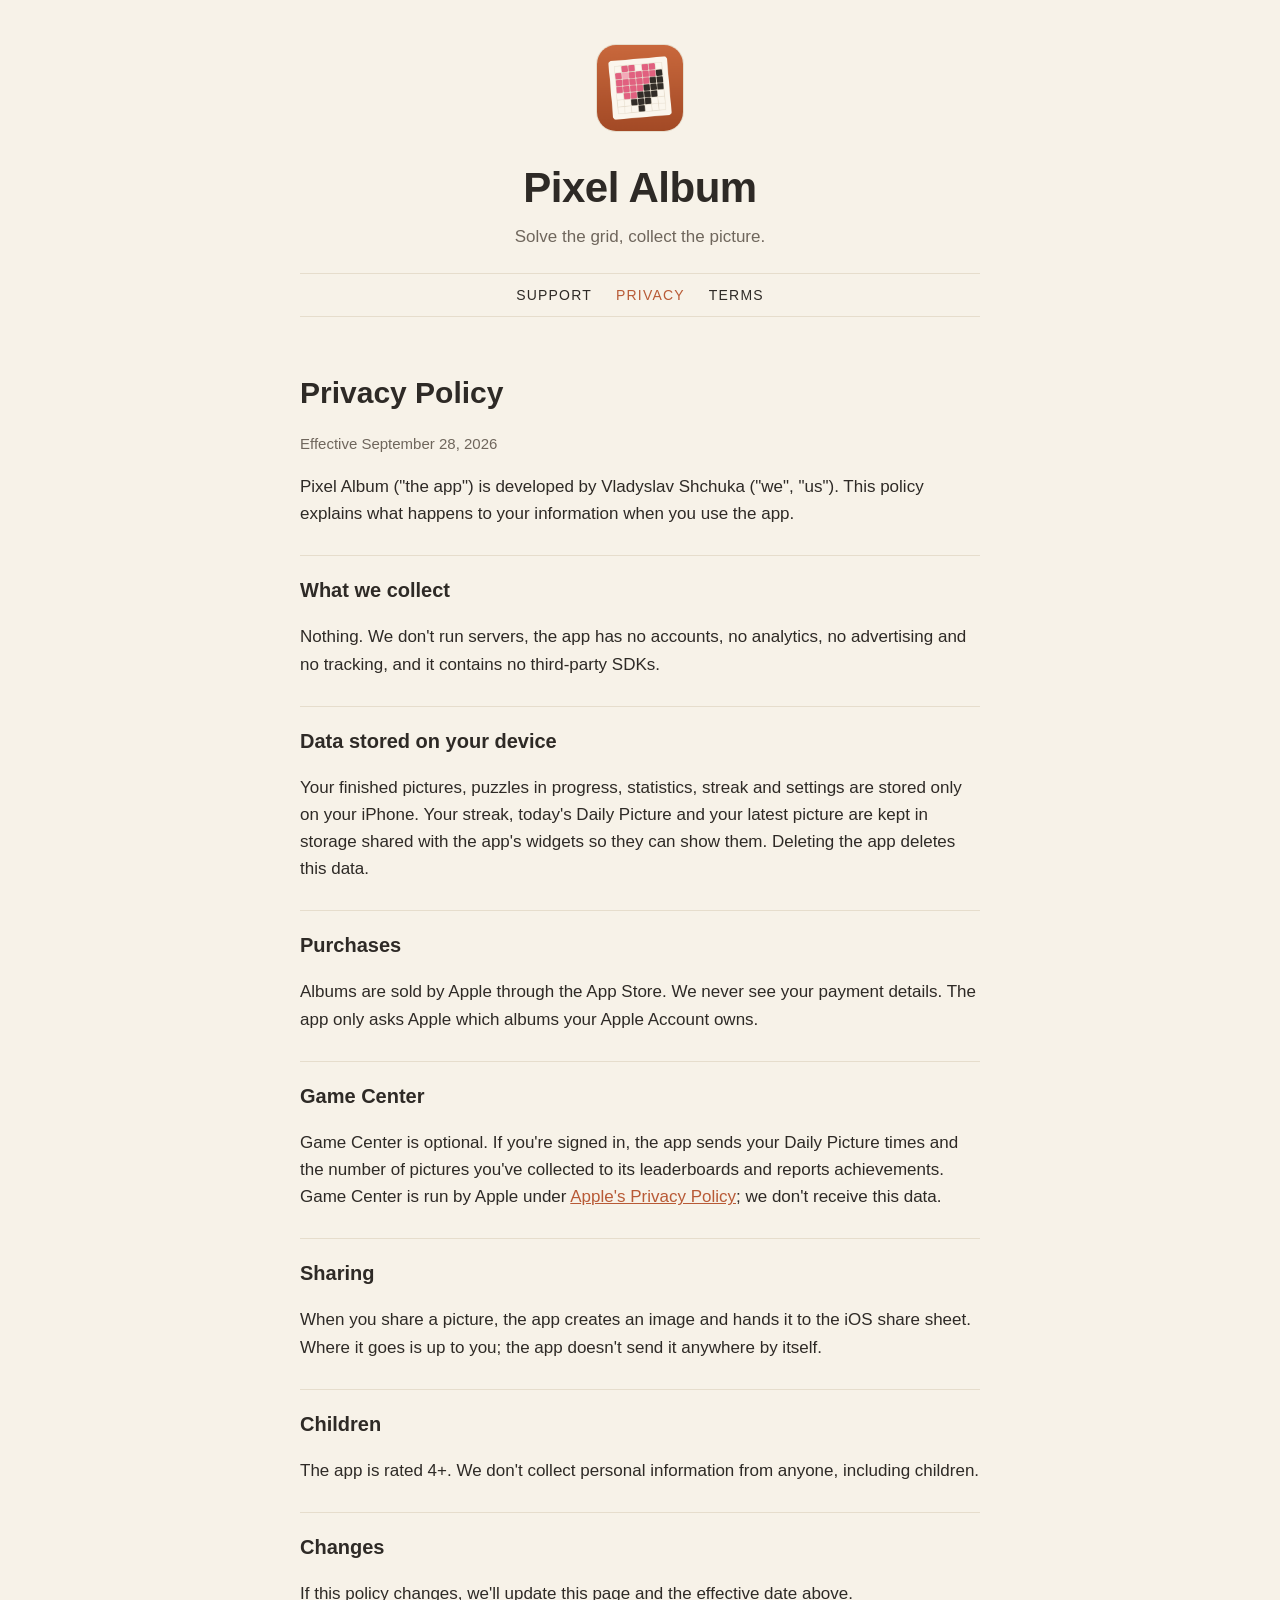
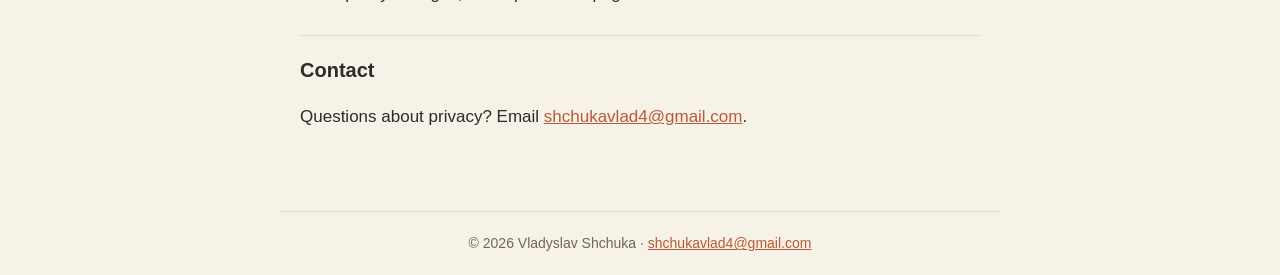
==== privacy.html @ 78917704 "Pixel Album support, privacy and terms pages" ====
<!doctype html>
<html lang="en"><head><meta charset="utf-8"><meta name="viewport" content="width=device-width, initial-scale=1">
<title>Privacy Policy · Pixel Album</title><meta name="description" content="Pixel Album: nonogram puzzles for iPhone. Every solved grid turns into a pixel picture for your albums."><link rel="stylesheet" href="style.css"><link rel="icon" href="icon.png"></head>
<body><header class="hero"><img src="icon.png" alt="Pixel Album app icon"><h1>Pixel Album</h1><p>Solve the grid, collect the picture.</p>
<nav><a href="support.html">Support</a><a href="privacy.html" aria-current="page">Privacy</a><a href="terms.html">Terms</a></nav></header>
<main>
<h2>Privacy Policy</h2>
<p class="muted">Effective September 28, 2026</p>
<p>Pixel Album ("the app") is developed by Vladyslav Shchuka ("we", "us"). This policy explains what happens to your information when you use the app.</p>

<h3>What we collect</h3>
<p>Nothing. We don't run servers, the app has no accounts, no analytics, no advertising and no tracking, and it contains no third-party SDKs.</p>

<h3>Data stored on your device</h3>
<p>Your finished pictures, puzzles in progress, statistics, streak and settings are stored only on your iPhone. Your streak, today's Daily Picture and your latest picture are kept in storage shared with the app's widgets so they can show them. Deleting the app deletes this data.</p>

<h3>Purchases</h3>
<p>Albums are sold by Apple through the App Store. We never see your payment details. The app only asks Apple which albums your Apple Account owns.</p>

<h3>Game Center</h3>
<p>Game Center is optional. If you're signed in, the app sends your Daily Picture times and the number of pictures you've collected to its leaderboards and reports achievements. Game Center is run by Apple under <a href="https://www.apple.com/legal/privacy/">Apple's Privacy Policy</a>; we don't receive this data.</p>

<h3>Sharing</h3>
<p>When you share a picture, the app creates an image and hands it to the iOS share sheet. Where it goes is up to you; the app doesn't send it anywhere by itself.</p>

<h3>Children</h3>
<p>The app is rated 4+. We don't collect personal information from anyone, including children.</p>

<h3>Changes</h3>
<p>If this policy changes, we'll update this page and the effective date above.</p>

<h3>Contact</h3>
<p>Questions about privacy? Email <a href="mailto:shchukavlad4@gmail.com">shchukavlad4@gmail.com</a>.</p>
</main><footer>© 2026 Vladyslav Shchuka · <a href="mailto:shchukavlad4@gmail.com">shchukavlad4@gmail.com</a></footer></body></html>
---- style.css ----
:root {
  --paper: #F7F2E8; --surface: #FFFCF6; --ink: #2E2A26; --muted: #6F665C; --line: #E6DDCC; --accent: #B85A36;
  color-scheme: light dark;
}
@media (prefers-color-scheme: dark) {
  :root { --paper: #1E1B18; --surface: #2A2622; --ink: #EDE6DA; --muted: #A89F93; --line: #3A342E; --accent: #E58A62; }
}
* { box-sizing: border-box; }
body { margin: 0; background: var(--paper); color: var(--ink);
  font: 17px/1.6 -apple-system, BlinkMacSystemFont, "SF Pro Text", "Helvetica Neue", Arial, sans-serif; }
.hero { max-width: 720px; margin: 0 auto; padding: 44px 20px 0; text-align: center; }
.hero img { width: 88px; height: 88px; border-radius: 20px; border: 1px solid var(--line); }
.hero h1 { font-family: ui-rounded, "SF Pro Rounded", -apple-system, sans-serif; font-weight: 800; font-size: 42px; letter-spacing: -0.5px; margin: 14px 0 2px; }
.hero p { margin: 0; color: var(--muted); }
nav { margin-top: 22px; padding: 10px 0; font-size: 14px; letter-spacing: 1.2px; text-transform: uppercase;
  border-top: 1px solid var(--line); border-bottom: 1px solid var(--line); }
nav a { color: var(--ink); text-decoration: none; margin: 0 12px; }
nav a:hover, nav a[aria-current="page"] { color: var(--accent); }
main { max-width: 720px; margin: 0 auto; padding: 24px 20px 64px; }
h2 { font-family: ui-rounded, "SF Pro Rounded", -apple-system, sans-serif; font-weight: 800; font-size: 30px; margin: 28px 0 8px; }
h3 { font-family: ui-rounded, "SF Pro Rounded", -apple-system, sans-serif; font-weight: 700; font-size: 20px; margin: 28px 0 4px;
  padding-top: 18px; border-top: 1px solid var(--line); }
a { color: var(--accent); }
ol, ul { padding-left: 22px; }
li { margin: 4px 0; }
.card { background: var(--surface); border: 1px solid var(--line); border-radius: 14px; padding: 18px 22px; margin: 18px 0;
  box-shadow: 0 2px 8px rgba(0,0,0,.06); }
.muted { color: var(--muted); font-size: 15px; }
footer { max-width: 720px; margin: 0 auto; text-align: center; color: var(--muted); font-size: 14px; padding: 20px; border-top: 1px solid var(--line); }
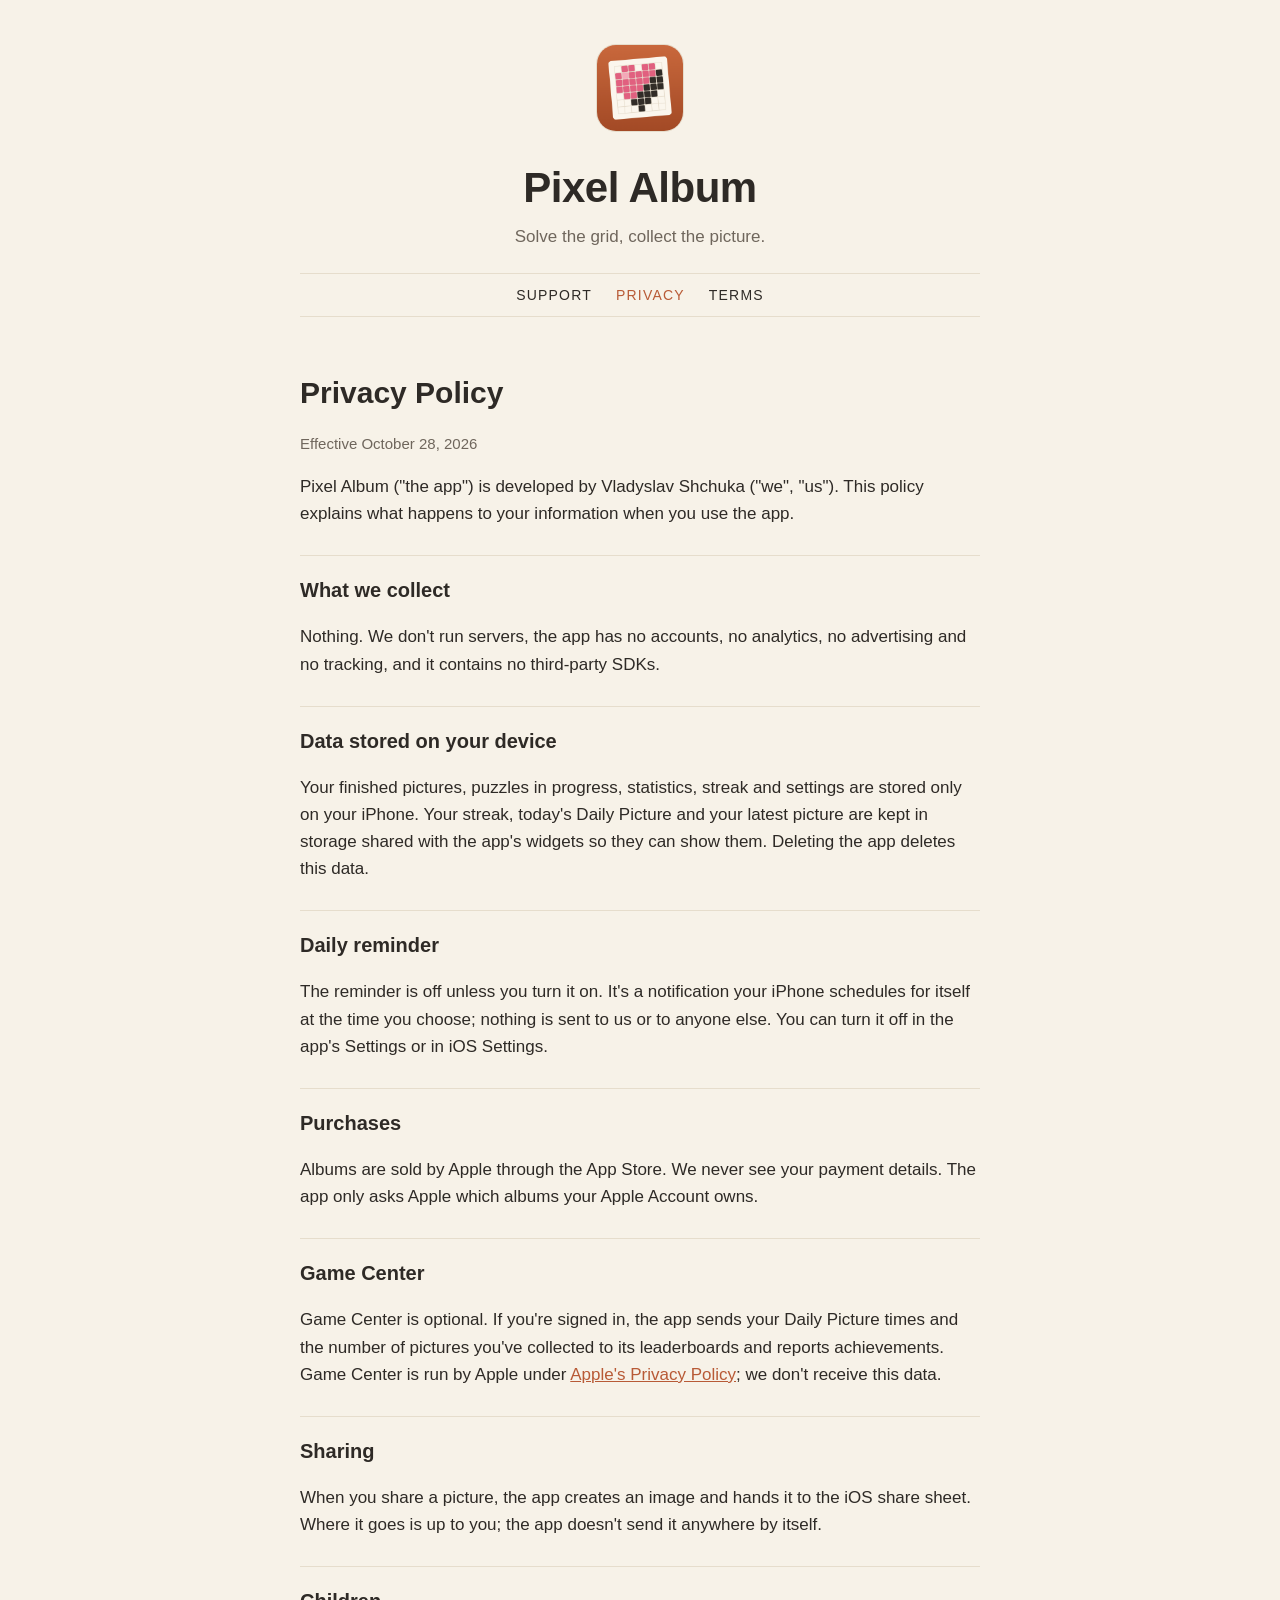
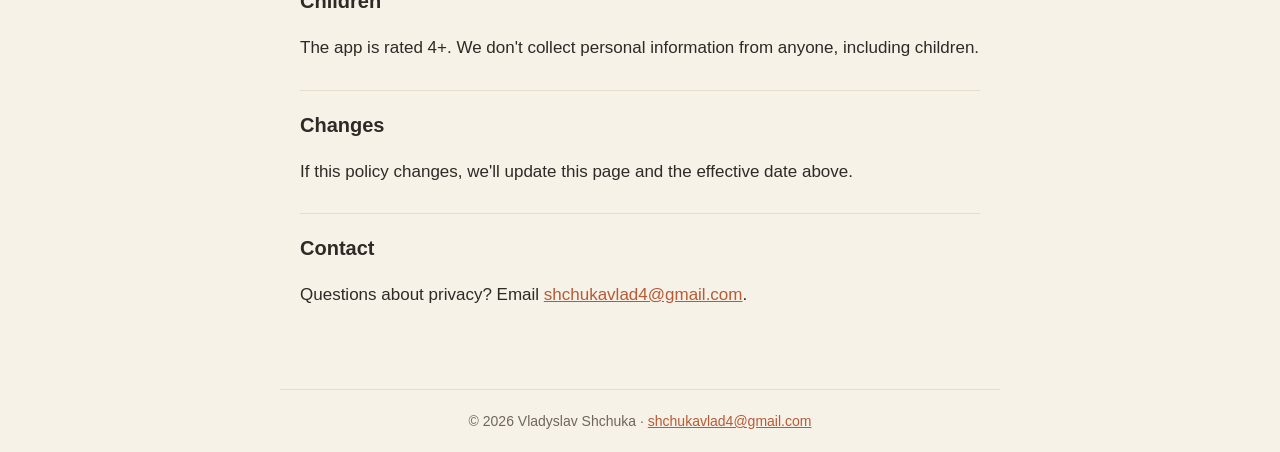
==== commit ac149665: "Privacy: Daily reminder (1.1)" ====
--- a/privacy.html
+++ b/privacy.html
@@ -5,7 +5,7 @@
 <nav><a href="support.html">Support</a><a href="privacy.html" aria-current="page">Privacy</a><a href="terms.html">Terms</a></nav></header>
 <main>
 <h2>Privacy Policy</h2>
-<p class="muted">Effective September 28, 2026</p>
+<p class="muted">Effective October 28, 2026</p>
 <p>Pixel Album ("the app") is developed by Vladyslav Shchuka ("we", "us"). This policy explains what happens to your information when you use the app.</p>
 
 <h3>What we collect</h3>
@@ -13,6 +13,9 @@
 
 <h3>Data stored on your device</h3>
 <p>Your finished pictures, puzzles in progress, statistics, streak and settings are stored only on your iPhone. Your streak, today's Daily Picture and your latest picture are kept in storage shared with the app's widgets so they can show them. Deleting the app deletes this data.</p>
+
+<h3>Daily reminder</h3>
+<p>The reminder is off unless you turn it on. It's a notification your iPhone schedules for itself at the time you choose; nothing is sent to us or to anyone else. You can turn it off in the app's Settings or in iOS Settings.</p>
 
 <h3>Purchases</h3>
 <p>Albums are sold by Apple through the App Store. We never see your payment details. The app only asks Apple which albums your Apple Account owns.</p>
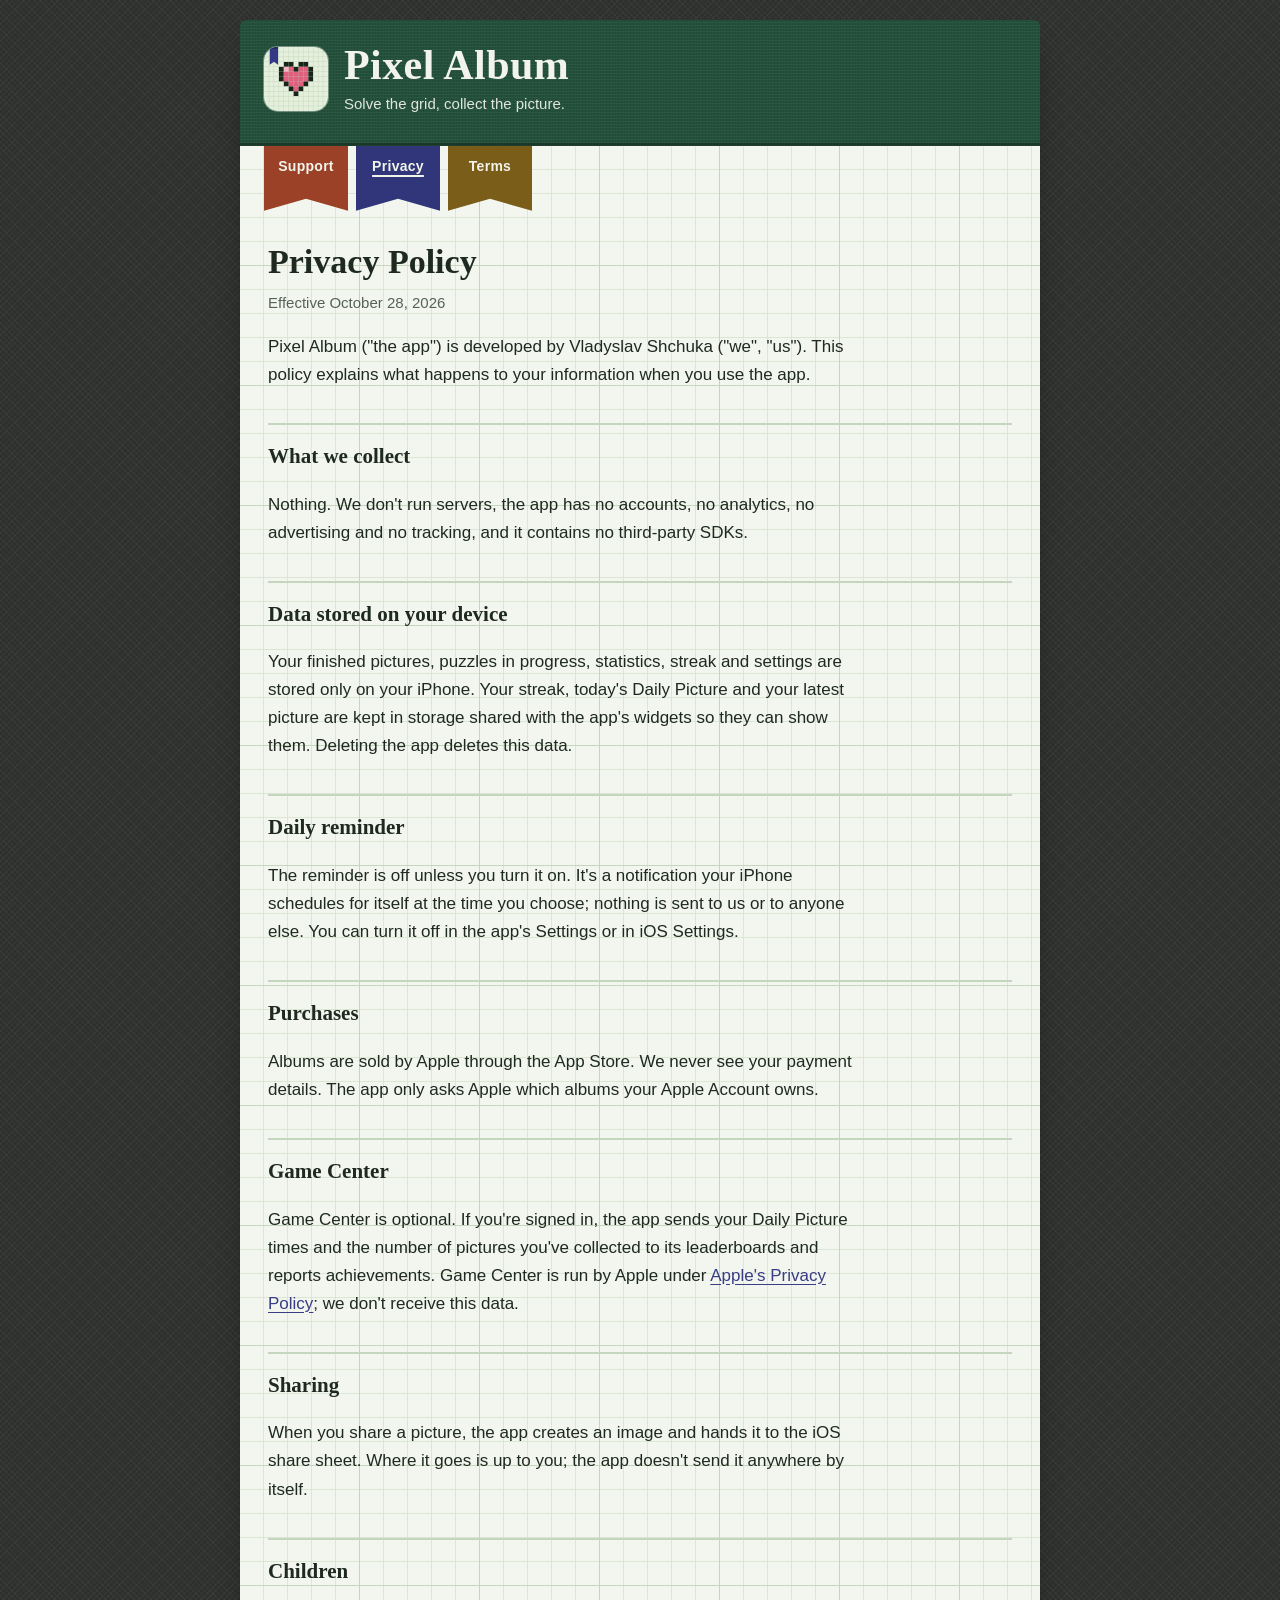
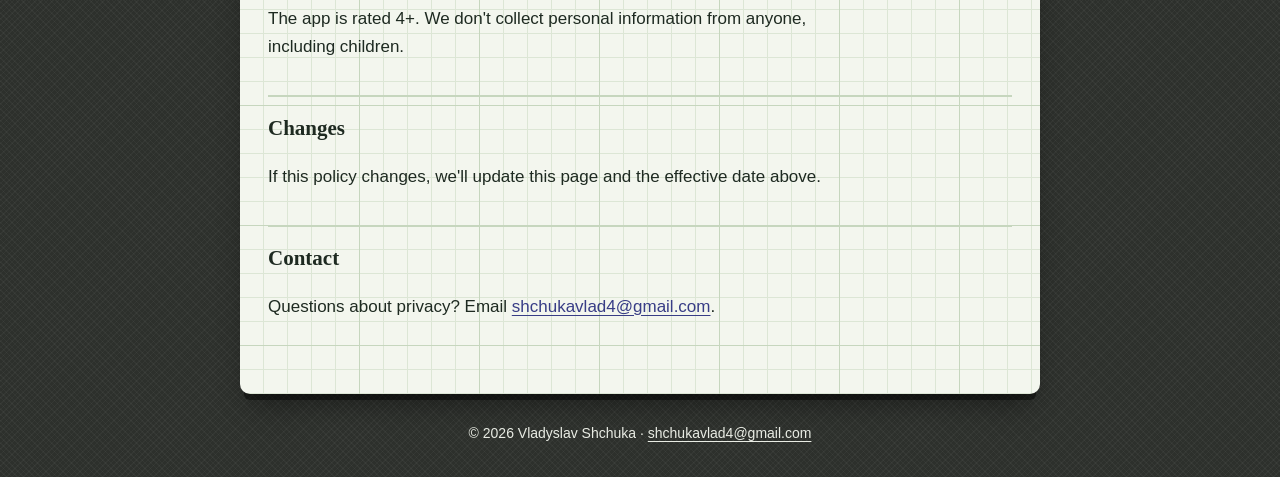
==== commit 22eacab5: "Pixel Album site: 1.2 pages" ====
--- a/privacy.html
+++ b/privacy.html
@@ -1,9 +1,9 @@
 <!doctype html>
 <html lang="en"><head><meta charset="utf-8"><meta name="viewport" content="width=device-width, initial-scale=1">
 <title>Privacy Policy · Pixel Album</title><meta name="description" content="Pixel Album: nonogram puzzles for iPhone. Every solved grid turns into a pixel picture for your albums."><link rel="stylesheet" href="style.css"><link rel="icon" href="icon.png"></head>
-<body><header class="hero"><img src="icon.png" alt="Pixel Album app icon"><h1>Pixel Album</h1><p>Solve the grid, collect the picture.</p>
-<nav><a href="support.html">Support</a><a href="privacy.html" aria-current="page">Privacy</a><a href="terms.html">Terms</a></nav></header>
-<main>
+<body><div class="book"><header class="cloth"><img src="icon.png" alt="Pixel Album app icon" width="64" height="64"><div><h1>Pixel Album</h1><p>Solve the grid, collect the picture.</p></div>
+<nav aria-label="Pages"><a class="r0" href="support.html">Support</a><a class="r1" href="privacy.html" aria-current="page">Privacy</a><a class="r2" href="terms.html">Terms</a></nav></header>
+<main class="sheet">
 <h2>Privacy Policy</h2>
 <p class="muted">Effective October 28, 2026</p>
 <p>Pixel Album ("the app") is developed by Vladyslav Shchuka ("we", "us"). This policy explains what happens to your information when you use the app.</p>
@@ -34,4 +34,4 @@
 
 <h3>Contact</h3>
 <p>Questions about privacy? Email <a href="mailto:shchukavlad4@gmail.com">shchukavlad4@gmail.com</a>.</p>
-</main><footer>© 2026 Vladyslav Shchuka · <a href="mailto:shchukavlad4@gmail.com">shchukavlad4@gmail.com</a></footer></body></html>
+</main></div><footer>© 2026 Vladyslav Shchuka · <a href="mailto:shchukavlad4@gmail.com">shchukavlad4@gmail.com</a></footer></body></html>
--- a/style.css
+++ b/style.css
@@ -1,29 +1,71 @@
+/* Pixel Album 1.2 "Album book": a sheet of graph paper on a dark linen desk, a strip of bottle-green bookcloth
+   across the top, ribbon bookmarks as navigation. Colors mirror Shared/Inkwell/Inks.swift. */
 :root {
-  --paper: #F7F2E8; --surface: #FFFCF6; --ink: #2E2A26; --muted: #6F665C; --line: #E6DDCC; --accent: #B85A36;
+  --desk: #2D302C; --desk-weave: rgba(255,255,255,.035); --on-desk: #E9ECE4;
+  --paper: #F3F6EE; --card: #FCFDF9; --card-border: #CDD8C7; --ruling: #DCE6D5; --ruling-major: #C6D6BE;
+  --ink: #1E2A21; --ink2: #55625A; --accent: #383D86; --cloth: #23503A; --on-cloth: #F2F4EC;
+  --rust: #9A4127; --indigo: #31367A; --ochre: #7A5D18; --shadow: rgba(0,0,0,.45); --slip-shadow: rgba(30,42,33,.14);
+  --serif: "Iowan Old Style", "Palatino Linotype", Palatino, Georgia, serif;
+  --sans: -apple-system, BlinkMacSystemFont, "SF Pro Text", "Helvetica Neue", Arial, sans-serif;
   color-scheme: light dark;
 }
 @media (prefers-color-scheme: dark) {
-  :root { --paper: #1E1B18; --surface: #2A2622; --ink: #EDE6DA; --muted: #A89F93; --line: #3A342E; --accent: #E58A62; }
+  :root {
+    --desk: #101210; --desk-weave: rgba(255,255,255,.025); --on-desk: #D5DAD2;
+    --paper: #1A1E1B; --card: #242A25; --card-border: #3A443C; --ruling: #262D28; --ruling-major: #303A32;
+    --ink: #E8EEE5; --ink2: #A3AFA6; --accent: #A8AEF2; --cloth: #2C5E45;
+    --rust: #A9503A; --indigo: #3A4089; --ochre: #7C6220; --shadow: rgba(0,0,0,.7); --slip-shadow: rgba(0,0,0,.45);
+  }
 }
 * { box-sizing: border-box; }
-body { margin: 0; background: var(--paper); color: var(--ink);
-  font: 17px/1.6 -apple-system, BlinkMacSystemFont, "SF Pro Text", "Helvetica Neue", Arial, sans-serif; }
-.hero { max-width: 720px; margin: 0 auto; padding: 44px 20px 0; text-align: center; }
-.hero img { width: 88px; height: 88px; border-radius: 20px; border: 1px solid var(--line); }
-.hero h1 { font-family: ui-rounded, "SF Pro Rounded", -apple-system, sans-serif; font-weight: 800; font-size: 42px; letter-spacing: -0.5px; margin: 14px 0 2px; }
-.hero p { margin: 0; color: var(--muted); }
-nav { margin-top: 22px; padding: 10px 0; font-size: 14px; letter-spacing: 1.2px; text-transform: uppercase;
-  border-top: 1px solid var(--line); border-bottom: 1px solid var(--line); }
-nav a { color: var(--ink); text-decoration: none; margin: 0 12px; }
-nav a:hover, nav a[aria-current="page"] { color: var(--accent); }
-main { max-width: 720px; margin: 0 auto; padding: 24px 20px 64px; }
-h2 { font-family: ui-rounded, "SF Pro Rounded", -apple-system, sans-serif; font-weight: 800; font-size: 30px; margin: 28px 0 8px; }
-h3 { font-family: ui-rounded, "SF Pro Rounded", -apple-system, sans-serif; font-weight: 700; font-size: 20px; margin: 28px 0 4px;
-  padding-top: 18px; border-top: 1px solid var(--line); }
-a { color: var(--accent); }
-ol, ul { padding-left: 22px; }
+html { background: var(--desk); }
+body { margin: 0; color: var(--ink); font: 17px/1.65 var(--sans); padding: 20px 16px 0;
+  background-color: var(--desk);
+  background-image: repeating-linear-gradient(45deg, var(--desk-weave) 0 1px, transparent 1px 4px),
+                    repeating-linear-gradient(-45deg, var(--desk-weave) 0 1px, transparent 1px 4px); }
+.book { max-width: 800px; margin: 0 auto; box-shadow: 0 10px 0 -4px var(--shadow), 0 18px 28px -10px var(--shadow); border-radius: 6px 6px 10px 10px; }
+.cloth { position: relative; display: flex; align-items: center; gap: 16px; padding: 22px 24px 26px;
+  background-color: var(--cloth); color: var(--on-cloth); border-radius: 6px 6px 0 0;
+  background-image: repeating-linear-gradient(0deg, rgba(255,255,255,.045) 0 1px, transparent 1px 3px),
+                    repeating-linear-gradient(90deg, rgba(0,0,0,.06) 0 1px, transparent 1px 3px);
+  border-bottom: 3px solid rgba(0,0,0,.28); }
+.cloth img { width: 64px; height: 64px; border-radius: 14px; flex: none; box-shadow: 0 0 0 1px rgba(255,255,255,.35); }
+.cloth h1 { margin: 0; font: 700 clamp(30px, 8vw, 42px)/1.1 var(--serif); letter-spacing: .01em; }
+.cloth p { margin: 4px 0 0; font-size: 15px; opacity: .92; }
+nav { position: absolute; z-index: 2; left: 24px; top: 100%; display: flex; gap: 8px; margin-top: 3px; }
+nav a { display: block; width: 84px; padding: 12px 4px 26px; text-align: center; text-decoration: none;
+  font: 600 14px/1.2 var(--sans); letter-spacing: .02em; color: var(--on-cloth);
+  clip-path: polygon(0 0, 100% 0, 100% 100%, 50% calc(100% - 12px), 0 100%);
+  transition: padding-bottom .12s; }
+nav a.r0 { background: var(--rust); } nav a.r1 { background: var(--indigo); } nav a.r2 { background: var(--ochre); }
+nav a:hover, nav a:focus-visible, nav a[aria-current="page"] { padding-bottom: 36px; }
+nav a:focus-visible { outline: 3px solid var(--on-cloth); outline-offset: -5px; }
+nav a[aria-current="page"] { text-decoration: underline; text-underline-offset: 4px; text-decoration-thickness: 2px; }
+.sheet { position: relative; background-color: var(--paper); padding: 96px 28px 56px; border-radius: 0 0 10px 10px;
+  background-image:
+    linear-gradient(var(--ruling-major) 1px, transparent 1px), linear-gradient(90deg, var(--ruling-major) 1px, transparent 1px),
+    linear-gradient(var(--ruling) 1px, transparent 1px), linear-gradient(90deg, var(--ruling) 1px, transparent 1px);
+  background-size: 120px 120px, 120px 120px, 24px 24px, 24px 24px; background-position: -1px -1px; }
+h2, h3 { font-family: var(--serif); color: var(--ink); }
+h2 { font-size: 34px; font-weight: 700; line-height: 1.15; margin: 0 0 10px; }
+h3 { font-size: 21px; font-weight: 700; margin: 34px 0 4px; padding-top: 14px; border-top: 2px solid var(--ruling-major); }
+p, li { max-width: 62ch; }
+a { color: var(--accent); text-underline-offset: 3px; }
+a:focus-visible { outline: 3px solid var(--accent); outline-offset: 2px; }
+ul { padding-left: 22px; }
 li { margin: 4px 0; }
-.card { background: var(--surface); border: 1px solid var(--line); border-radius: 14px; padding: 18px 22px; margin: 18px 0;
-  box-shadow: 0 2px 8px rgba(0,0,0,.06); }
-.muted { color: var(--muted); font-size: 15px; }
-footer { max-width: 720px; margin: 0 auto; text-align: center; color: var(--muted); font-size: 14px; padding: 20px; border-top: 1px solid var(--line); }
+.slip { background: var(--card); border: 1px solid var(--card-border); border-radius: 4px; padding: 16px 20px; margin: 20px 0;
+  box-shadow: 2px 3px 0 var(--slip-shadow); transform: rotate(-.4deg); max-width: 62ch; }
+.muted { color: var(--ink2); font-size: 15px; margin-top: 0; }
+footer { max-width: 800px; margin: 0 auto; text-align: center; color: var(--on-desk); font-size: 14px; padding: 28px 0 32px; }
+footer a { color: var(--on-desk); }
+@media (max-width: 520px) {
+  body { padding: 10px 8px 0; font-size: 16px; }
+  .cloth { padding: 16px 16px 20px; gap: 12px; }
+  .cloth img { width: 52px; height: 52px; border-radius: 12px; }
+  nav { left: 12px; gap: 6px; }
+  nav a { width: 76px; font-size: 13px; }
+  .sheet { padding: 88px 16px 40px; }
+  h2 { font-size: 28px; }
+}
+@media (prefers-reduced-motion: reduce) { nav a { transition: none; } }
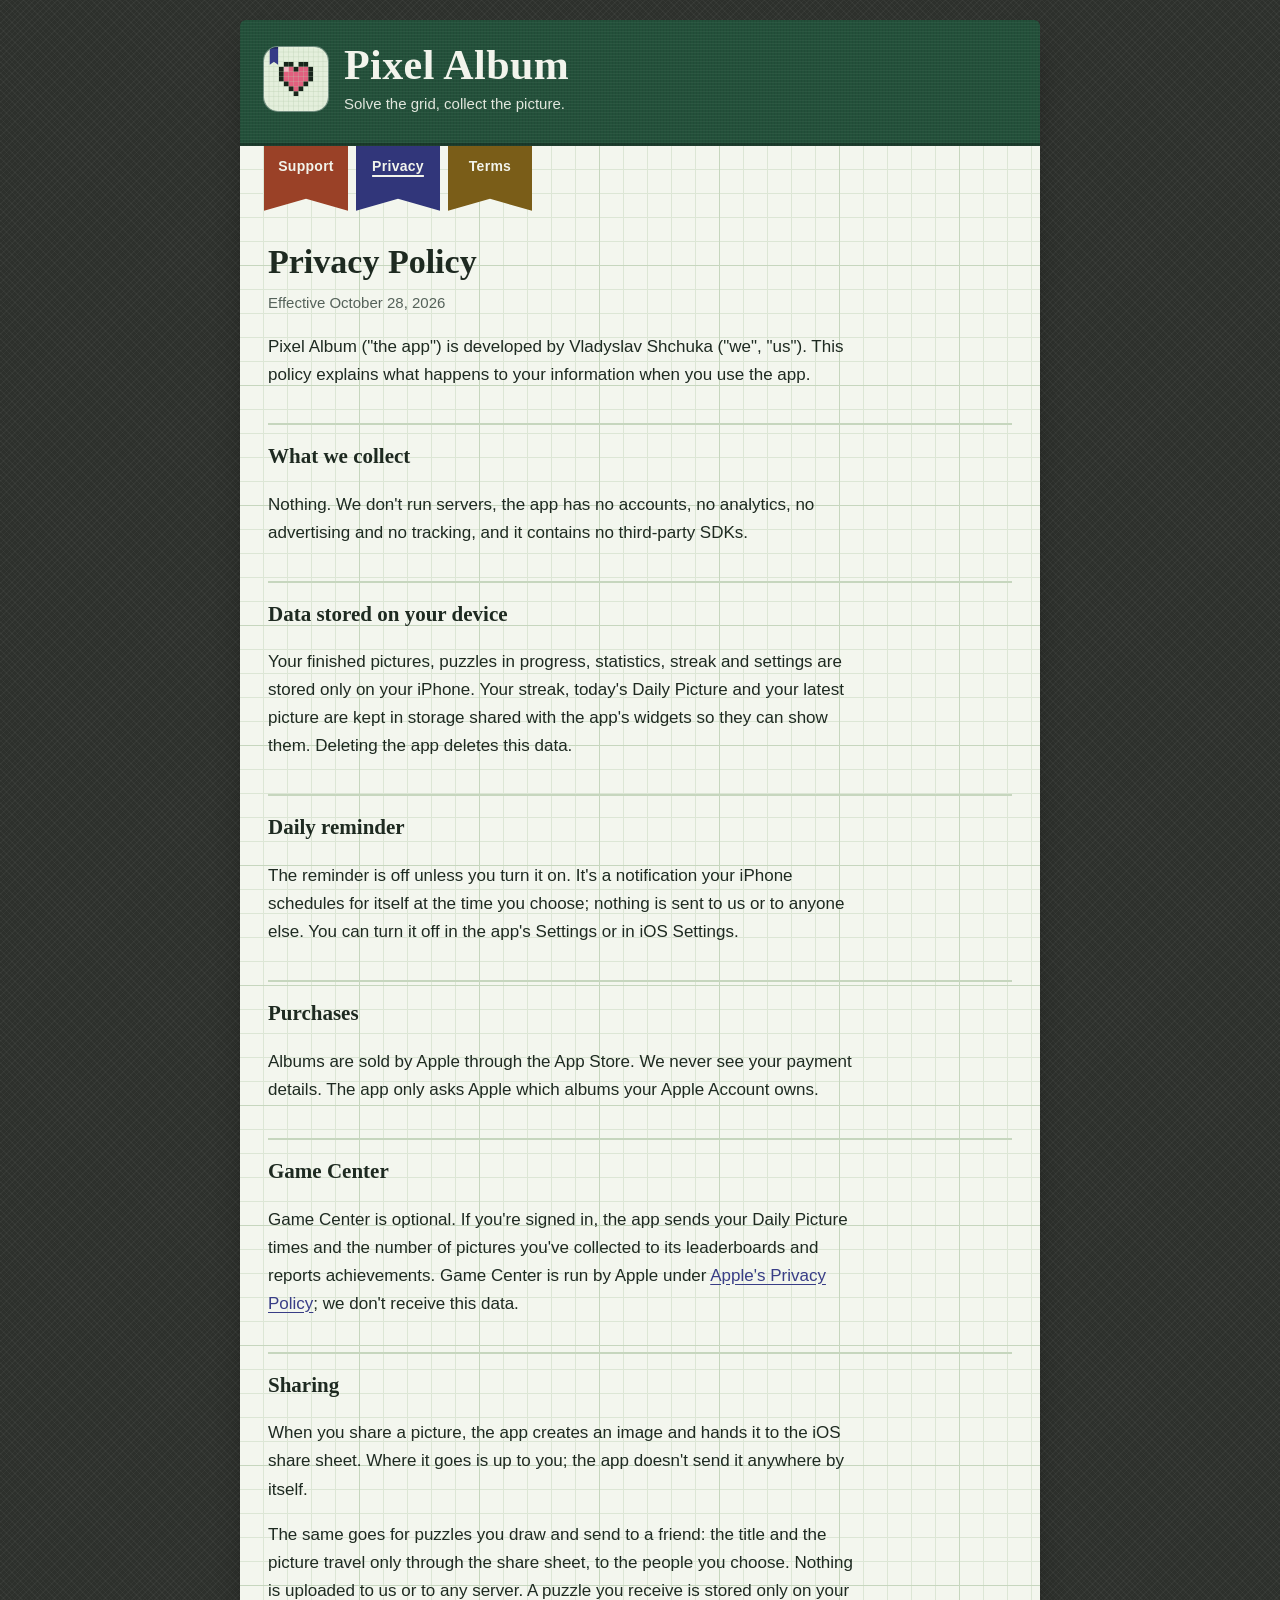
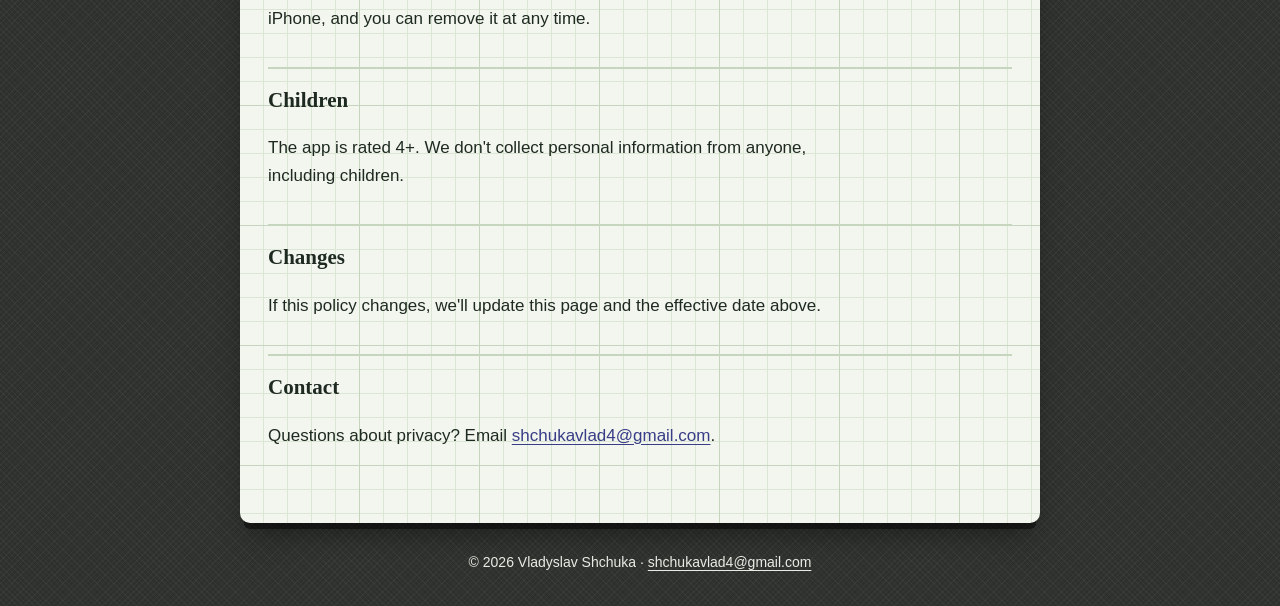
==== commit 239038df: "PixelAlbum 1.3 site: pages for the version now in the App Store" ====
--- a/privacy.html
+++ b/privacy.html
@@ -25,6 +25,7 @@
 
 <h3>Sharing</h3>
 <p>When you share a picture, the app creates an image and hands it to the iOS share sheet. Where it goes is up to you; the app doesn't send it anywhere by itself.</p>
+<p>The same goes for puzzles you draw and send to a friend: the title and the picture travel only through the share sheet, to the people you choose. Nothing is uploaded to us or to any server. A puzzle you receive is stored only on your iPhone, and you can remove it at any time.</p>
 
 <h3>Children</h3>
 <p>The app is rated 4+. We don't collect personal information from anyone, including children.</p>
